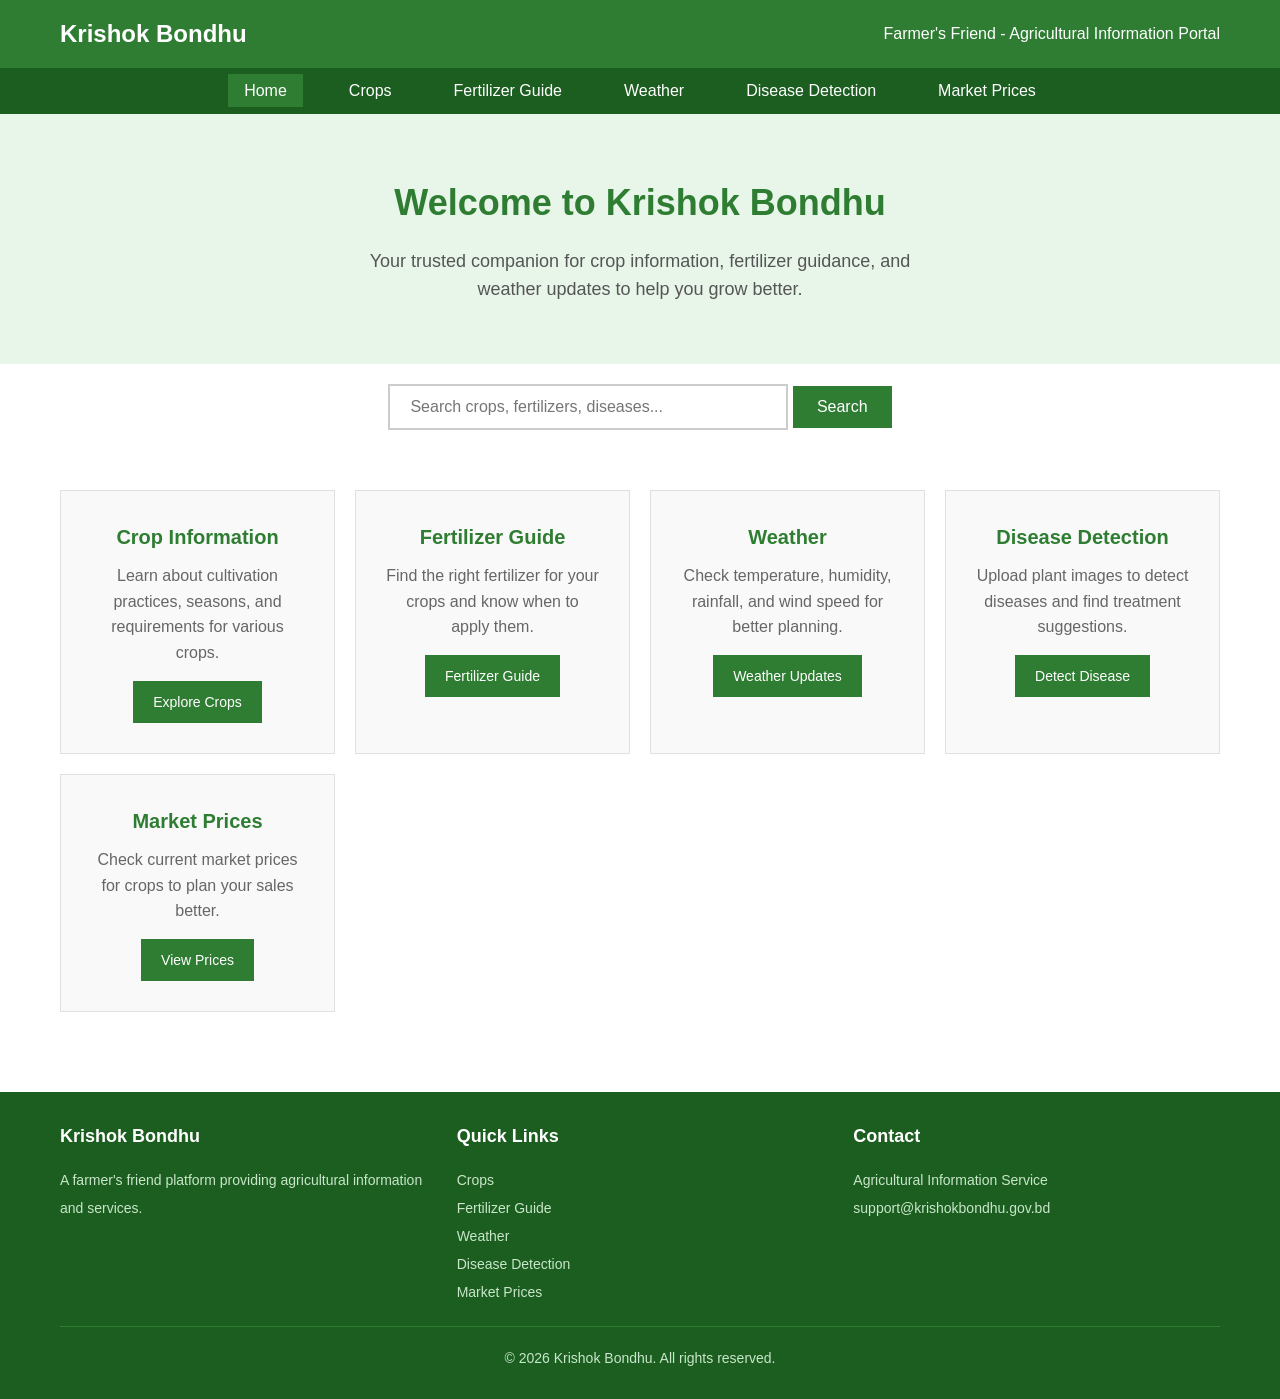
==== index.html @ 2234d63b "Move frontend files to repo root for GitHub Pages" ====
<!DOCTYPE html>
<html lang="en">
<head>
    <meta charset="UTF-8">
    <meta name="viewport" content="width=device-width, initial-scale=1.0">
    <title>Krishok Bondhu - Farmer's Friend</title>
    <link rel="stylesheet" href="css/style.css">
</head>
<body>

    <!-- Header -->
    <header class="header">
        <div class="container">
            <div class="header-logo">Krishok Bondhu</div>
            <p>Farmer's Friend - Agricultural Information Portal</p>
        </div>
    </header>

    <!-- Navigation Bar -->
    <nav class="nav">
        <div class="container">
            <ul class="nav-list">
                <li><a href="index.html">Home</a></li>
                <li><a href="crops.html">Crops</a></li>
                <li><a href="fertilizer.html">Fertilizer Guide</a></li>
                <li><a href="weather.html">Weather</a></li>
                <li><a href="disease.html">Disease Detection</a></li>
                <li><a href="pricing.html">Market Prices</a></li>
            </ul>
        </div>
    </nav>

    <!-- Hero Section -->
    <section class="hero">
        <div class="container">
            <h1>Welcome to Krishok Bondhu</h1>
            <p>Your trusted companion for crop information, fertilizer guidance, and weather updates to help you grow better.</p>
        </div>
    </section>

    <!-- Search Box -->
    <section class="search-box">
        <div class="container">
            <input type="text" placeholder="Search crops, fertilizers, diseases...">
            <button>Search</button>
        </div>
    </section>

    <!-- Feature Cards -->
    <section class="features">
        <div class="container">
            <div class="features-grid">

                <!-- Crop Information Card -->
                <div class="feature-card">
                    <h3>Crop Information</h3>
                    <p>Learn about cultivation practices, seasons, and requirements for various crops.</p>
                    <a href="crops.html" class="btn">Explore Crops</a>
                </div>

                <!-- Fertilizer Guide Card -->
                <div class="feature-card">
                    <h3>Fertilizer Guide</h3>
                    <p>Find the right fertilizer for your crops and know when to apply them.</p>
                    <a href="fertilizer.html" class="btn">Fertilizer Guide</a>
                </div>

                <!-- Weather Card -->
                <div class="feature-card">
                    <h3>Weather</h3>
                    <p>Check temperature, humidity, rainfall, and wind speed for better planning.</p>
                    <a href="weather.html" class="btn">Weather Updates</a>
                </div>

                <!-- Disease Detection Card -->
                <div class="feature-card">
                    <h3>Disease Detection</h3>
                    <p>Upload plant images to detect diseases and find treatment suggestions.</p>
                    <a href="disease.html" class="btn">Detect Disease</a>
                </div>

                <!-- Market Prices Card -->
                <div class="feature-card">
                    <h3>Market Prices</h3>
                    <p>Check current market prices for crops to plan your sales better.</p>
                    <a href="pricing.html" class="btn">View Prices</a>
                </div>

            </div>
        </div>
    </section>

    <!-- Footer -->
    <footer class="footer">
        <div class="container">
            <div class="footer-section">
                <h4>Krishok Bondhu</h4>
                <p>A farmer's friend platform providing agricultural information and services.</p>
            </div>
            <div class="footer-section">
                <h4>Quick Links</h4>
                <p><a href="crops.html">Crops</a></p>
                <p><a href="fertilizer.html">Fertilizer Guide</a></p>
                <p><a href="weather.html">Weather</a></p>
                <p><a href="disease.html">Disease Detection</a></p>
                <p><a href="pricing.html">Market Prices</a></p>
            </div>
            <div class="footer-section">
                <h4>Contact</h4>
                <p>Agricultural Information Service</p>
                <p>support@krishokbondhu.gov.bd</p>
            </div>
        </div>
        <div class="container">
            <div class="footer-bottom">
                &copy; 2026 Krishok Bondhu. All rights reserved.
            </div>
        </div>
    </footer>

    <script src="js/app.js"></script>
</body>
</html>
---- css/style.css ----
/* Krishok Bondhu - Main Stylesheet */

/* Reset and Base Styles */
* {
    margin: 0;
    padding: 0;
    box-sizing: border-box;
}

body {
    font-family: Arial, Helvetica, sans-serif;
    line-height: 1.6;
    color: #333;
    background-color: #ffffff;
}

a {
    text-decoration: none;
    color: inherit;
}

ul {
    list-style: none;
}

/* Container */
.container {
    max-width: 1200px;
    margin: 0 auto;
    padding: 0 20px;
}

/* Header */
.header {
    background-color: #2E7D32;
    color: white;
    padding: 15px 0;
}

.header .container {
    display: flex;
    justify-content: space-between;
    align-items: center;
}

.header-logo {
    font-size: 24px;
    font-weight: bold;
}

/* Navigation */
.nav {
    background-color: #1B5E20;
    padding: 10px 0;
}

.nav .container {
    display: flex;
    justify-content: center;
}

.nav-list {
    display: flex;
    gap: 30px;
}

.nav-list a {
    color: white;
    padding: 8px 16px;
    font-size: 16px;
}

.nav-list a:hover,
.nav-list a.active {
    background-color: #2E7D32;
}

/* Hero Section */
.hero {
    background-color: #E8F5E9;
    padding: 60px 0;
    text-align: center;
}

.hero h1 {
    font-size: 36px;
    color: #2E7D32;
    margin-bottom: 15px;
}

.hero p {
    font-size: 18px;
    color: #555;
    max-width: 600px;
    margin: 0 auto;
}

/* Search Box */
.search-box {
    padding: 20px 0;
    text-align: center;
}

.search-box input {
    padding: 12px 20px;
    width: 400px;
    max-width: 100%;
    border: 2px solid #ccc;
    font-size: 16px;
}

.search-box button {
    padding: 12px 24px;
    background-color: #2E7D32;
    color: white;
    border: none;
    font-size: 16px;
    cursor: pointer;
}

.search-box button:hover {
    background-color: #1B5E20;
}

/* Buttons */
.btn {
    display: inline-block;
    padding: 10px 20px;
    background-color: #2E7D32;
    color: white;
    border: none;
    font-size: 14px;
    cursor: pointer;
}

.btn:hover {
    background-color: #1B5E20;
}

.btn-outline {
    background-color: transparent;
    border: 2px solid #2E7D32;
    color: #2E7D32;
}

.btn-outline:hover {
    background-color: #2E7D32;
    color: white;
}

/* Feature Cards */
.features {
    padding: 40px 0;
}

.features-grid {
    display: grid;
    grid-template-columns: repeat(auto-fit, minmax(250px, 1fr));
    gap: 20px;
}

.feature-card {
    background-color: #f9f9f9;
    border: 1px solid #e0e0e0;
    padding: 30px;
    text-align: center;
}

.feature-card h3 {
    color: #2E7D32;
    margin-bottom: 10px;
    font-size: 20px;
}

.feature-card p {
    color: #666;
    margin-bottom: 15px;
}

/* Crop Cards */
.crops-section {
    padding: 40px 0;
}

.crops-grid {
    display: grid;
    grid-template-columns: repeat(auto-fit, minmax(280px, 1fr));
    gap: 20px;
}

.crop-card {
    background-color: #f9f9f9;
    border: 1px solid #e0e0e0;
    overflow: hidden;
}

.crop-card-image {
    width: 100%;
    height: 180px;
    background-color: #e0e0e0;
    display: flex;
    align-items: center;
    justify-content: center;
    color: #888;
}

.crop-card-content {
    padding: 15px;
}

.crop-card-content h3 {
    color: #2E7D32;
    margin-bottom: 8px;
    font-size: 18px;
}

.crop-card-content p {
    color: #666;
    margin-bottom: 15px;
    font-size: 14px;
}

/* Crop Detail Page */
.crop-detail {
    padding: 40px 0;
}

.crop-detail-header {
    background-color: #E8F5E9;
    padding: 30px;
    margin-bottom: 30px;
}

.crop-detail-header h1 {
    color: #2E7D32;
    font-size: 32px;
    margin-bottom: 10px;
}

.crop-info-grid {
    display: grid;
    grid-template-columns: repeat(auto-fit, minmax(250px, 1fr));
    gap: 20px;
    margin-bottom: 30px;
}

.crop-info-item {
    background-color: #f9f9f9;
    padding: 20px;
    border: 1px solid #e0e0e0;
}

.crop-info-item h4 {
    color: #2E7D32;
    margin-bottom: 8px;
    font-size: 14px;
    text-transform: uppercase;
}

.crop-info-item p {
    color: #333;
    font-size: 16px;
}

.crop-description {
    background-color: #f9f9f9;
    padding: 25px;
    border: 1px solid #e0e0e0;
}

.crop-description h2 {
    color: #2E7D32;
    margin-bottom: 15px;
}

.crop-description p {
    color: #555;
    line-height: 1.8;
}

/* Table Styles */
.table-section {
    padding: 40px 0;
}

.table-section h2 {
    color: #2E7D32;
    margin-bottom: 20px;
    text-align: center;
}

.table-container {
    overflow-x: auto;
}

table {
    width: 100%;
    border-collapse: collapse;
    background-color: #f9f9f9;
}

th, td {
    padding: 12px 15px;
    text-align: left;
    border: 1px solid #e0e0e0;
}

th {
    background-color: #2E7D32;
    color: white;
    font-weight: bold;
}

tr:nth-child(even) {
    background-color: #f0f0f0;
}

tr:hover {
    background-color: #E8F5E9;
}

/* Weather Section */
.weather-section {
    padding: 40px 0;
}

.weather-section h2 {
    color: #2E7D32;
    margin-bottom: 20px;
    text-align: center;
}

.weather-grid {
    display: grid;
    grid-template-columns: repeat(auto-fit, minmax(200px, 1fr));
    gap: 20px;
    margin-bottom: 30px;
}

.weather-card {
    background-color: #f9f9f9;
    border: 1px solid #e0e0e0;
    padding: 25px;
    text-align: center;
}

.weather-card h4 {
    color: #666;
    font-size: 14px;
    margin-bottom: 10px;
    text-transform: uppercase;
}

.weather-card .value {
    font-size: 32px;
    color: #2E7D32;
    font-weight: bold;
}

.weather-card .unit {
    color: #888;
    font-size: 14px;
}

.weather-message {
    background-color: #E8F5E9;
    padding: 20px;
    text-align: center;
    color: #2E7D32;
    border: 1px solid #C8E6C9;
}

/* Disease Section */
.disease-section {
    padding: 40px 0;
}

.disease-section h2 {
    color: #2E7D32;
    margin-bottom: 20px;
    text-align: center;
}

.upload-area {
    background-color: #f9f9f9;
    border: 2px dashed #ccc;
    padding: 40px;
    text-align: center;
    margin-bottom: 20px;
}

.upload-area p {
    color: #666;
    margin-bottom: 15px;
}

.preview-area {
    background-color: #f9f9f9;
    border: 1px solid #e0e0e0;
    min-height: 300px;
    display: flex;
    align-items: center;
    justify-content: center;
    color: #888;
}

.preview-area img {
    max-width: 100%;
    max-height: 300px;
}

.disease-message {
    background-color: #E8F5E9;
    padding: 20px;
    text-align: center;
    color: #2E7D32;
    border: 1px solid #C8E6C9;
    margin-top: 20px;
}

/* Forms */
.form-group {
    margin-bottom: 15px;
}

.form-group label {
    display: block;
    margin-bottom: 5px;
    color: #333;
}

.form-group input,
.form-group select {
    width: 100%;
    padding: 10px;
    border: 1px solid #ccc;
    font-size: 14px;
}

/* Footer */
.footer {
    background-color: #1B5E20;
    color: white;
    padding: 30px 0;
    margin-top: 40px;
}

.footer .container {
    display: grid;
    grid-template-columns: repeat(auto-fit, minmax(200px, 1fr));
    gap: 30px;
}

.footer-section h4 {
    margin-bottom: 15px;
    font-size: 18px;
}

.footer-section p,
.footer-section a {
    color: #C8E6C9;
    font-size: 14px;
    line-height: 2;
}

.footer-section a:hover {
    color: white;
}

.footer-bottom {
    text-align: center;
    padding-top: 20px;
    margin-top: 20px;
    border-top: 1px solid #2E7D32;
    color: #C8E6C9;
    font-size: 14px;
}

/* Page Header */
.page-header {
    background-color: #E8F5E9;
    padding: 30px 0;
    text-align: center;
}

.page-header h1 {
    color: #2E7D32;
    font-size: 28px;
}

/* Section */
.section {
    padding: 40px 0;
}

.section-title {
    color: #2E7D32;
    margin-bottom: 20px;
    text-align: center;
    font-size: 24px;
}

/* Mobile Responsiveness */
@media (max-width: 768px) {
    .header .container {
        flex-direction: column;
        gap: 10px;
    }

    .nav-list {
        flex-wrap: wrap;
        justify-content: center;
        gap: 10px;
    }

    .hero h1 {
        font-size: 28px;
    }

    .hero p {
        font-size: 16px;
    }

    .search-box input {
        width: 100%;
    }

    .features-grid,
    .crops-grid,
    .weather-grid,
    .crop-info-grid {
        grid-template-columns: 1fr;
    }

    .footer .container {
        grid-template-columns: 1fr;
        text-align: center;
    }
}

@media (max-width: 480px) {
    .hero {
        padding: 40px 0;
    }

    .hero h1 {
        font-size: 24px;
    }

    .btn {
        width: 100%;
        text-align: center;
    }

    .crop-card-image {
        height: 150px;
    }
}
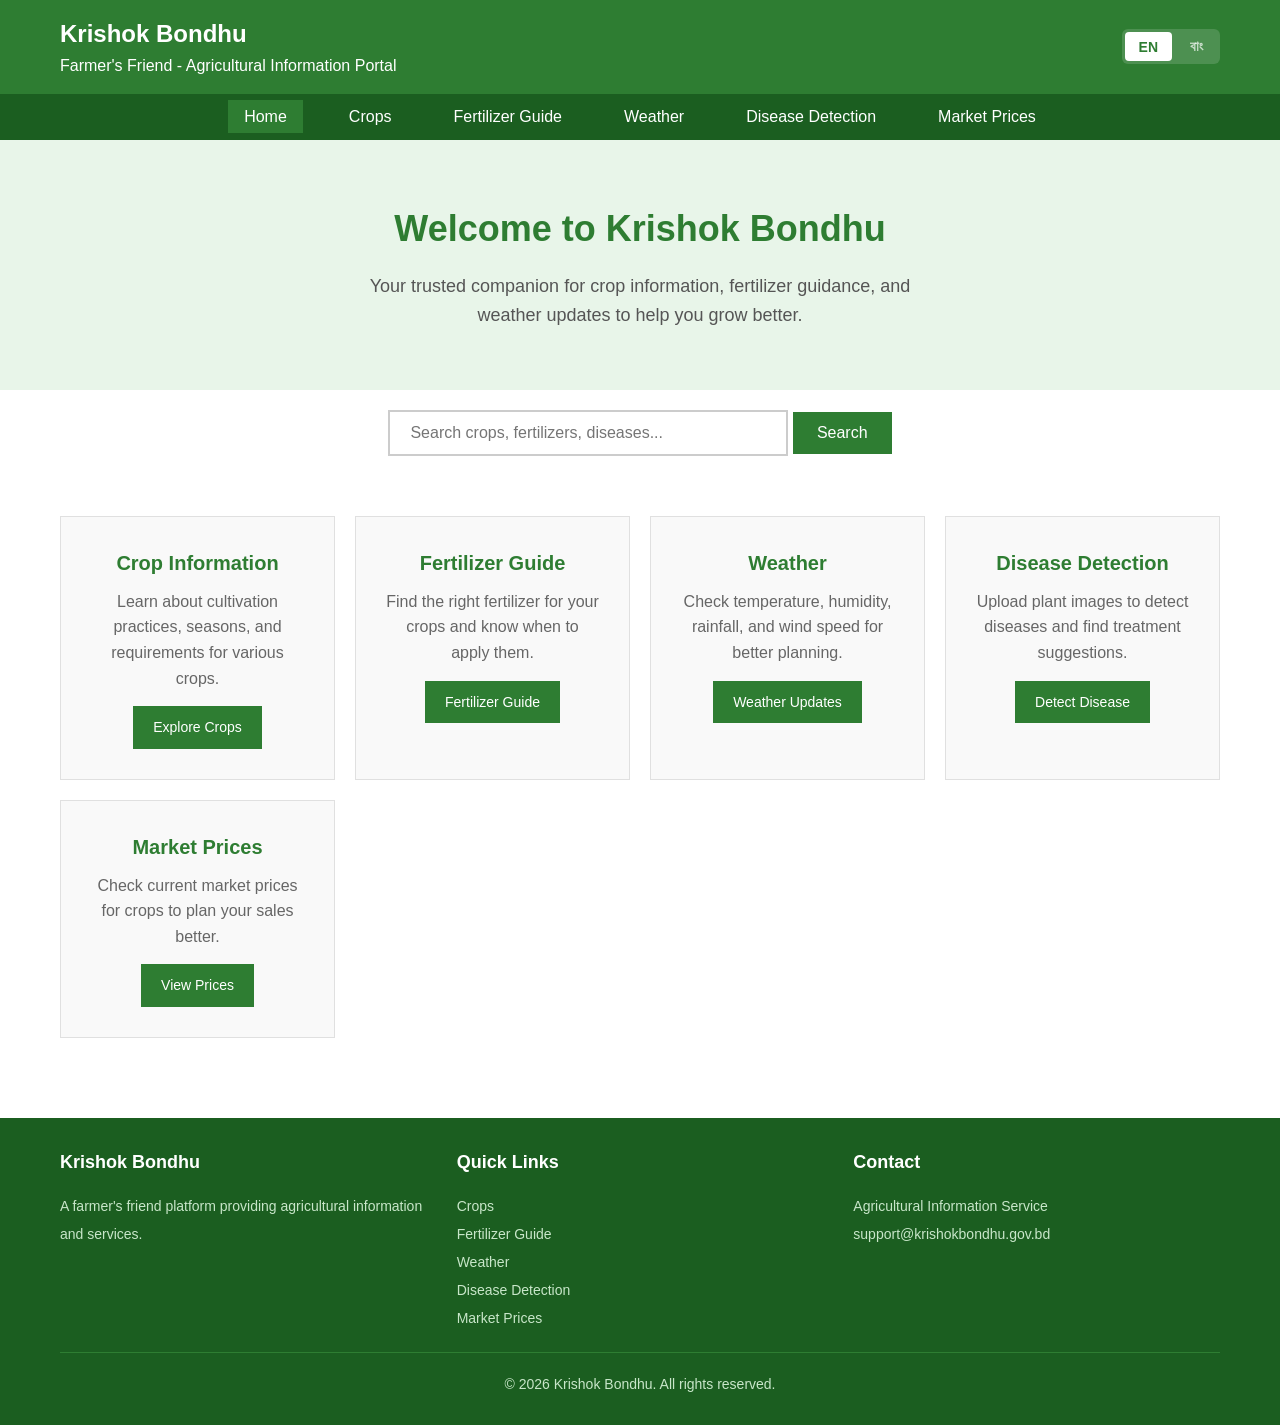
==== commit 71c28e60: "Add Bangla language support with i18n system" ====
--- a/index.html
+++ b/index.html
@@ -11,8 +11,14 @@
     <!-- Header -->
     <header class="header">
         <div class="container">
-            <div class="header-logo">Krishok Bondhu</div>
-            <p>Farmer's Friend - Agricultural Information Portal</p>
+            <div class="header-left">
+                <div class="header-logo" data-i18n="site_name">Krishok Bondhu</div>
+                <p data-i18n="site_tagline">Farmer's Friend - Agricultural Information Portal</p>
+            </div>
+            <div class="lang-switcher">
+                <button class="lang-btn active" data-lang="en">EN</button>
+                <button class="lang-btn" data-lang="bn">বাং</button>
+            </div>
         </div>
     </header>
 
@@ -20,12 +26,12 @@
     <nav class="nav">
         <div class="container">
             <ul class="nav-list">
-                <li><a href="index.html">Home</a></li>
-                <li><a href="crops.html">Crops</a></li>
-                <li><a href="fertilizer.html">Fertilizer Guide</a></li>
-                <li><a href="weather.html">Weather</a></li>
-                <li><a href="disease.html">Disease Detection</a></li>
-                <li><a href="pricing.html">Market Prices</a></li>
+                <li><a href="index.html" data-i18n="nav_home">Home</a></li>
+                <li><a href="crops.html" data-i18n="nav_crops">Crops</a></li>
+                <li><a href="fertilizer.html" data-i18n="nav_fertilizer">Fertilizer Guide</a></li>
+                <li><a href="weather.html" data-i18n="nav_weather">Weather</a></li>
+                <li><a href="disease.html" data-i18n="nav_disease">Disease Detection</a></li>
+                <li><a href="pricing.html" data-i18n="nav_pricing">Market Prices</a></li>
             </ul>
         </div>
     </nav>
@@ -33,16 +39,16 @@
     <!-- Hero Section -->
     <section class="hero">
         <div class="container">
-            <h1>Welcome to Krishok Bondhu</h1>
-            <p>Your trusted companion for crop information, fertilizer guidance, and weather updates to help you grow better.</p>
+            <h1 data-i18n="hero_title">Welcome to Krishok Bondhu</h1>
+            <p data-i18n="hero_subtitle">Your trusted companion for crop information, fertilizer guidance, and weather updates to help you grow better.</p>
         </div>
     </section>
 
     <!-- Search Box -->
     <section class="search-box">
         <div class="container">
-            <input type="text" placeholder="Search crops, fertilizers, diseases...">
-            <button>Search</button>
+            <input type="text" data-i18n-placeholder="search_placeholder" placeholder="Search crops, fertilizers, diseases...">
+            <button data-i18n="search_btn">Search</button>
         </div>
     </section>
 
@@ -53,37 +59,37 @@
 
                 <!-- Crop Information Card -->
                 <div class="feature-card">
-                    <h3>Crop Information</h3>
-                    <p>Learn about cultivation practices, seasons, and requirements for various crops.</p>
-                    <a href="crops.html" class="btn">Explore Crops</a>
+                    <h3 data-i18n="feature_crop_title">Crop Information</h3>
+                    <p data-i18n="feature_crop_desc">Learn about cultivation practices, seasons, and requirements for various crops.</p>
+                    <a href="crops.html" class="btn" data-i18n="feature_crop_btn">Explore Crops</a>
                 </div>
 
                 <!-- Fertilizer Guide Card -->
                 <div class="feature-card">
-                    <h3>Fertilizer Guide</h3>
-                    <p>Find the right fertilizer for your crops and know when to apply them.</p>
-                    <a href="fertilizer.html" class="btn">Fertilizer Guide</a>
+                    <h3 data-i18n="feature_fertilizer_title">Fertilizer Guide</h3>
+                    <p data-i18n="feature_fertilizer_desc">Find the right fertilizer for your crops and know when to apply them.</p>
+                    <a href="fertilizer.html" class="btn" data-i18n="feature_fertilizer_btn">Fertilizer Guide</a>
                 </div>
 
                 <!-- Weather Card -->
                 <div class="feature-card">
-                    <h3>Weather</h3>
-                    <p>Check temperature, humidity, rainfall, and wind speed for better planning.</p>
-                    <a href="weather.html" class="btn">Weather Updates</a>
+                    <h3 data-i18n="feature_weather_title">Weather</h3>
+                    <p data-i18n="feature_weather_desc">Check temperature, humidity, rainfall, and wind speed for better planning.</p>
+                    <a href="weather.html" class="btn" data-i18n="feature_weather_btn">Weather Updates</a>
                 </div>
 
                 <!-- Disease Detection Card -->
                 <div class="feature-card">
-                    <h3>Disease Detection</h3>
-                    <p>Upload plant images to detect diseases and find treatment suggestions.</p>
-                    <a href="disease.html" class="btn">Detect Disease</a>
+                    <h3 data-i18n="feature_disease_title">Disease Detection</h3>
+                    <p data-i18n="feature_disease_desc">Upload plant images to detect diseases and find treatment suggestions.</p>
+                    <a href="disease.html" class="btn" data-i18n="feature_disease_btn">Detect Disease</a>
                 </div>
 
                 <!-- Market Prices Card -->
                 <div class="feature-card">
-                    <h3>Market Prices</h3>
-                    <p>Check current market prices for crops to plan your sales better.</p>
-                    <a href="pricing.html" class="btn">View Prices</a>
+                    <h3 data-i18n="feature_pricing_title">Market Prices</h3>
+                    <p data-i18n="feature_pricing_desc">Check current market prices for crops to plan your sales better.</p>
+                    <a href="pricing.html" class="btn" data-i18n="feature_pricing_btn">View Prices</a>
                 </div>
 
             </div>
@@ -94,30 +100,32 @@
     <footer class="footer">
         <div class="container">
             <div class="footer-section">
-                <h4>Krishok Bondhu</h4>
-                <p>A farmer's friend platform providing agricultural information and services.</p>
+                <h4 data-i18n="site_name">Krishok Bondhu</h4>
+                <p data-i18n="footer_desc">A farmer's friend platform providing agricultural information and services.</p>
             </div>
             <div class="footer-section">
-                <h4>Quick Links</h4>
-                <p><a href="crops.html">Crops</a></p>
-                <p><a href="fertilizer.html">Fertilizer Guide</a></p>
-                <p><a href="weather.html">Weather</a></p>
-                <p><a href="disease.html">Disease Detection</a></p>
-                <p><a href="pricing.html">Market Prices</a></p>
+                <h4 data-i18n="footer_quick_links">Quick Links</h4>
+                <p><a href="crops.html" data-i18n="nav_crops">Crops</a></p>
+                <p><a href="fertilizer.html" data-i18n="nav_fertilizer">Fertilizer Guide</a></p>
+                <p><a href="weather.html" data-i18n="nav_weather">Weather</a></p>
+                <p><a href="disease.html" data-i18n="nav_disease">Disease Detection</a></p>
+                <p><a href="pricing.html" data-i18n="nav_pricing">Market Prices</a></p>
             </div>
             <div class="footer-section">
-                <h4>Contact</h4>
-                <p>Agricultural Information Service</p>
+                <h4 data-i18n="footer_contact">Contact</h4>
+                <p data-i18n="footer_contact_name">Agricultural Information Service</p>
                 <p>support@krishokbondhu.gov.bd</p>
             </div>
         </div>
         <div class="container">
-            <div class="footer-bottom">
+            <div class="footer-bottom" data-i18n="copyright">
                 &copy; 2026 Krishok Bondhu. All rights reserved.
             </div>
         </div>
     </footer>
 
+    <script src="js/translations.js"></script>
+    <script src="js/i18n.js"></script>
     <script src="js/app.js"></script>
 </body>
 </html>
--- a/css/style.css
+++ b/css/style.css
@@ -1,4 +1,6 @@
 /* Krishok Bondhu - Main Stylesheet */
+
+@import url('https://fonts.googleapis.com/css2?family=Noto+Sans+Bengali:wght@400;600&display=swap');
 
 /* Reset and Base Styles */
 * {
@@ -8,7 +10,7 @@
 }
 
 body {
-    font-family: Arial, Helvetica, sans-serif;
+    font-family: Arial, Helvetica, sans-serif, 'Noto Sans Bengali';
     line-height: 1.6;
     color: #333;
     background-color: #ffffff;
@@ -43,9 +45,45 @@
     align-items: center;
 }
 
+.header-left {
+    display: flex;
+    flex-direction: column;
+}
+
 .header-logo {
     font-size: 24px;
     font-weight: bold;
+}
+
+/* Language Switcher */
+.lang-switcher {
+    display: flex;
+    gap: 4px;
+    background-color: rgba(255, 255, 255, 0.15);
+    border-radius: 6px;
+    padding: 3px;
+}
+
+.lang-btn {
+    padding: 6px 14px;
+    border: none;
+    background-color: transparent;
+    color: rgba(255, 255, 255, 0.7);
+    font-size: 14px;
+    font-weight: 600;
+    cursor: pointer;
+    border-radius: 4px;
+    transition: all 0.2s ease;
+}
+
+.lang-btn:hover {
+    color: white;
+    background-color: rgba(255, 255, 255, 0.1);
+}
+
+.lang-btn.active {
+    background-color: white;
+    color: #2E7D32;
 }
 
 /* Navigation */
@@ -507,6 +545,10 @@
         gap: 10px;
     }
 
+    .header-left {
+        align-items: center;
+    }
+
     .nav-list {
         flex-wrap: wrap;
         justify-content: center;
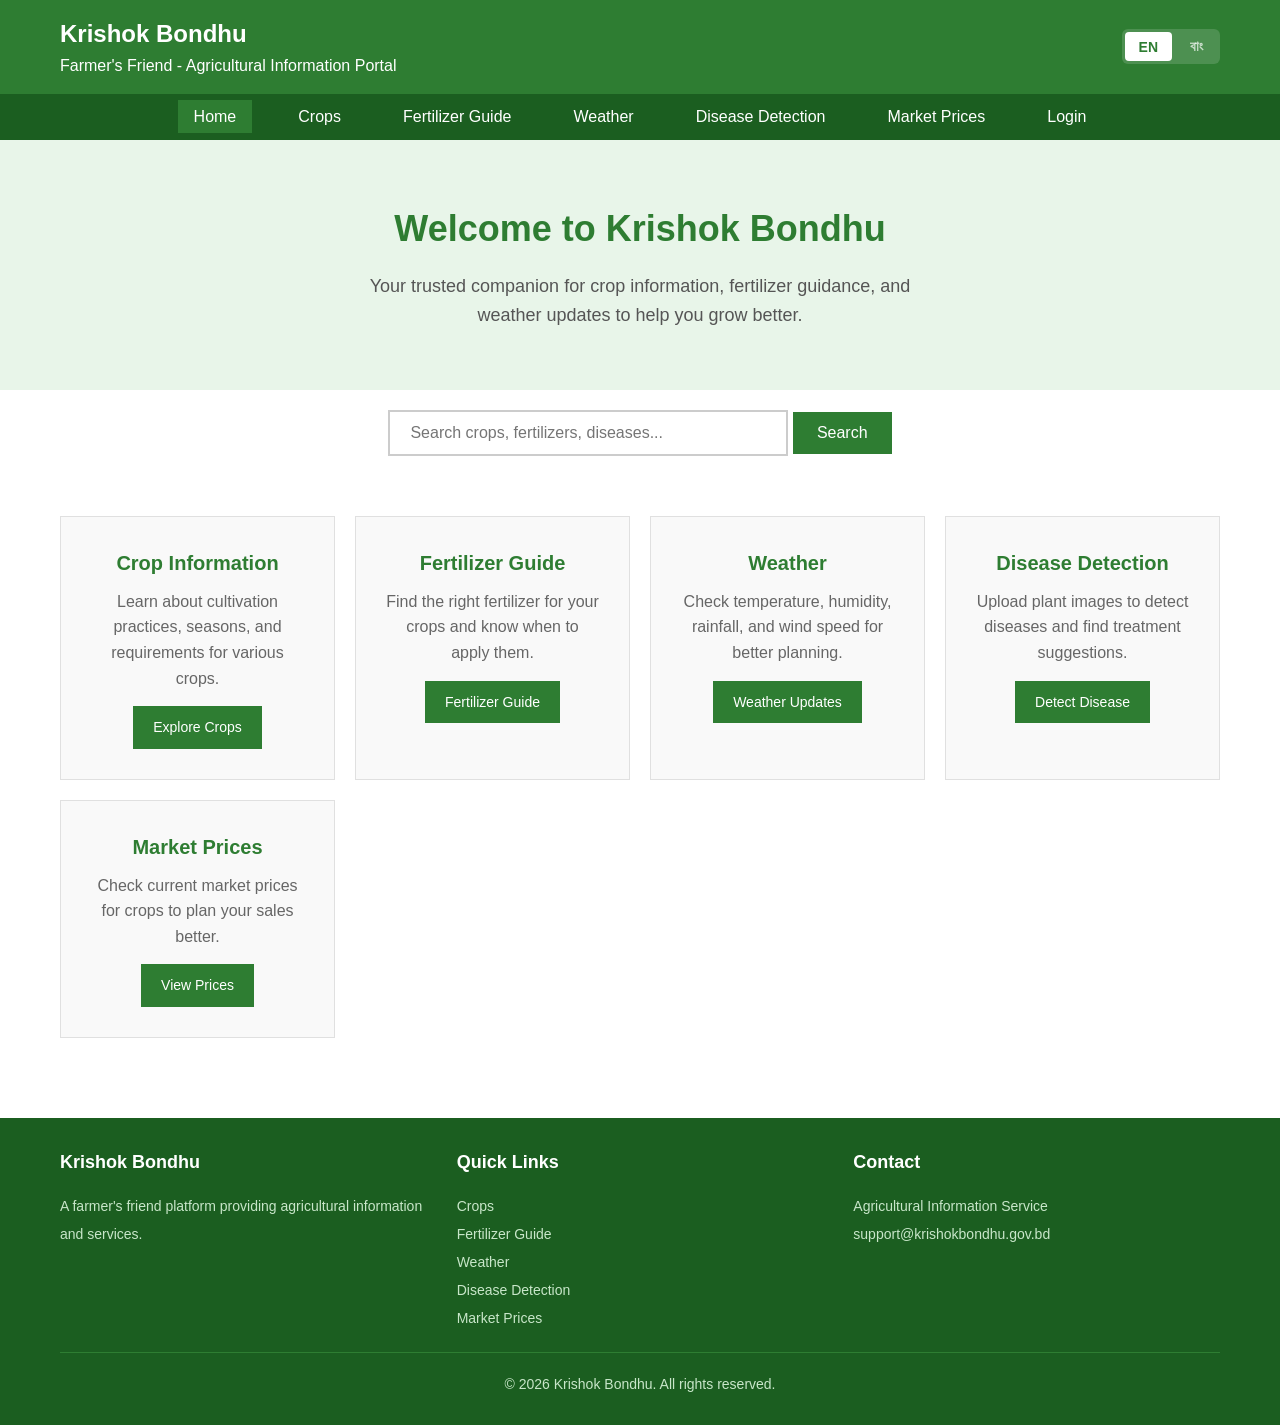
==== commit d23cd3a0: "Add login/register system with FastAPI backend and MySQL auth" ====
--- a/index.html
+++ b/index.html
@@ -127,5 +127,6 @@
     <script src="js/translations.js"></script>
     <script src="js/i18n.js"></script>
     <script src="js/app.js"></script>
+    <script src="js/auth.js"></script>
 </body>
 </html>
--- a/css/style.css
+++ b/css/style.css
@@ -538,6 +538,92 @@
     font-size: 24px;
 }
 
+/* Auth Pages */
+.auth-section {
+    padding: 40px 0;
+}
+
+.auth-card {
+    max-width: 420px;
+    margin: 0 auto;
+    background-color: #f9f9f9;
+    border: 1px solid #e0e0e0;
+    padding: 30px;
+}
+
+.auth-card h2 {
+    color: #2E7D32;
+    text-align: center;
+    margin-bottom: 20px;
+    font-size: 24px;
+}
+
+.auth-card .form-group {
+    margin-bottom: 15px;
+}
+
+.auth-card .form-group label {
+    display: block;
+    margin-bottom: 5px;
+    color: #333;
+    font-weight: 600;
+}
+
+.auth-card .form-group input {
+    width: 100%;
+    padding: 10px;
+    border: 1px solid #ccc;
+    font-size: 14px;
+}
+
+.auth-card .form-group input:focus {
+    outline: none;
+    border-color: #2E7D32;
+}
+
+.auth-btn {
+    width: 100%;
+    padding: 12px;
+    font-size: 16px;
+    margin-top: 5px;
+}
+
+.auth-error {
+    background-color: #ffebee;
+    color: #c62828;
+    padding: 10px;
+    margin-bottom: 15px;
+    text-align: center;
+    border: 1px solid #ef9a9a;
+    font-size: 14px;
+}
+
+.auth-switch {
+    text-align: center;
+    margin-top: 15px;
+    color: #666;
+    font-size: 14px;
+}
+
+.auth-switch a {
+    color: #2E7D32;
+    font-weight: 600;
+}
+
+.auth-switch a:hover {
+    text-decoration: underline;
+}
+
+.nav-user-btn {
+    cursor: pointer;
+}
+
+.nav-user-btn .nav-logout-icon {
+    font-size: 10px;
+    margin-left: 2px;
+    opacity: 0.7;
+}
+
 /* Mobile Responsiveness */
 @media (max-width: 768px) {
     .header .container {
